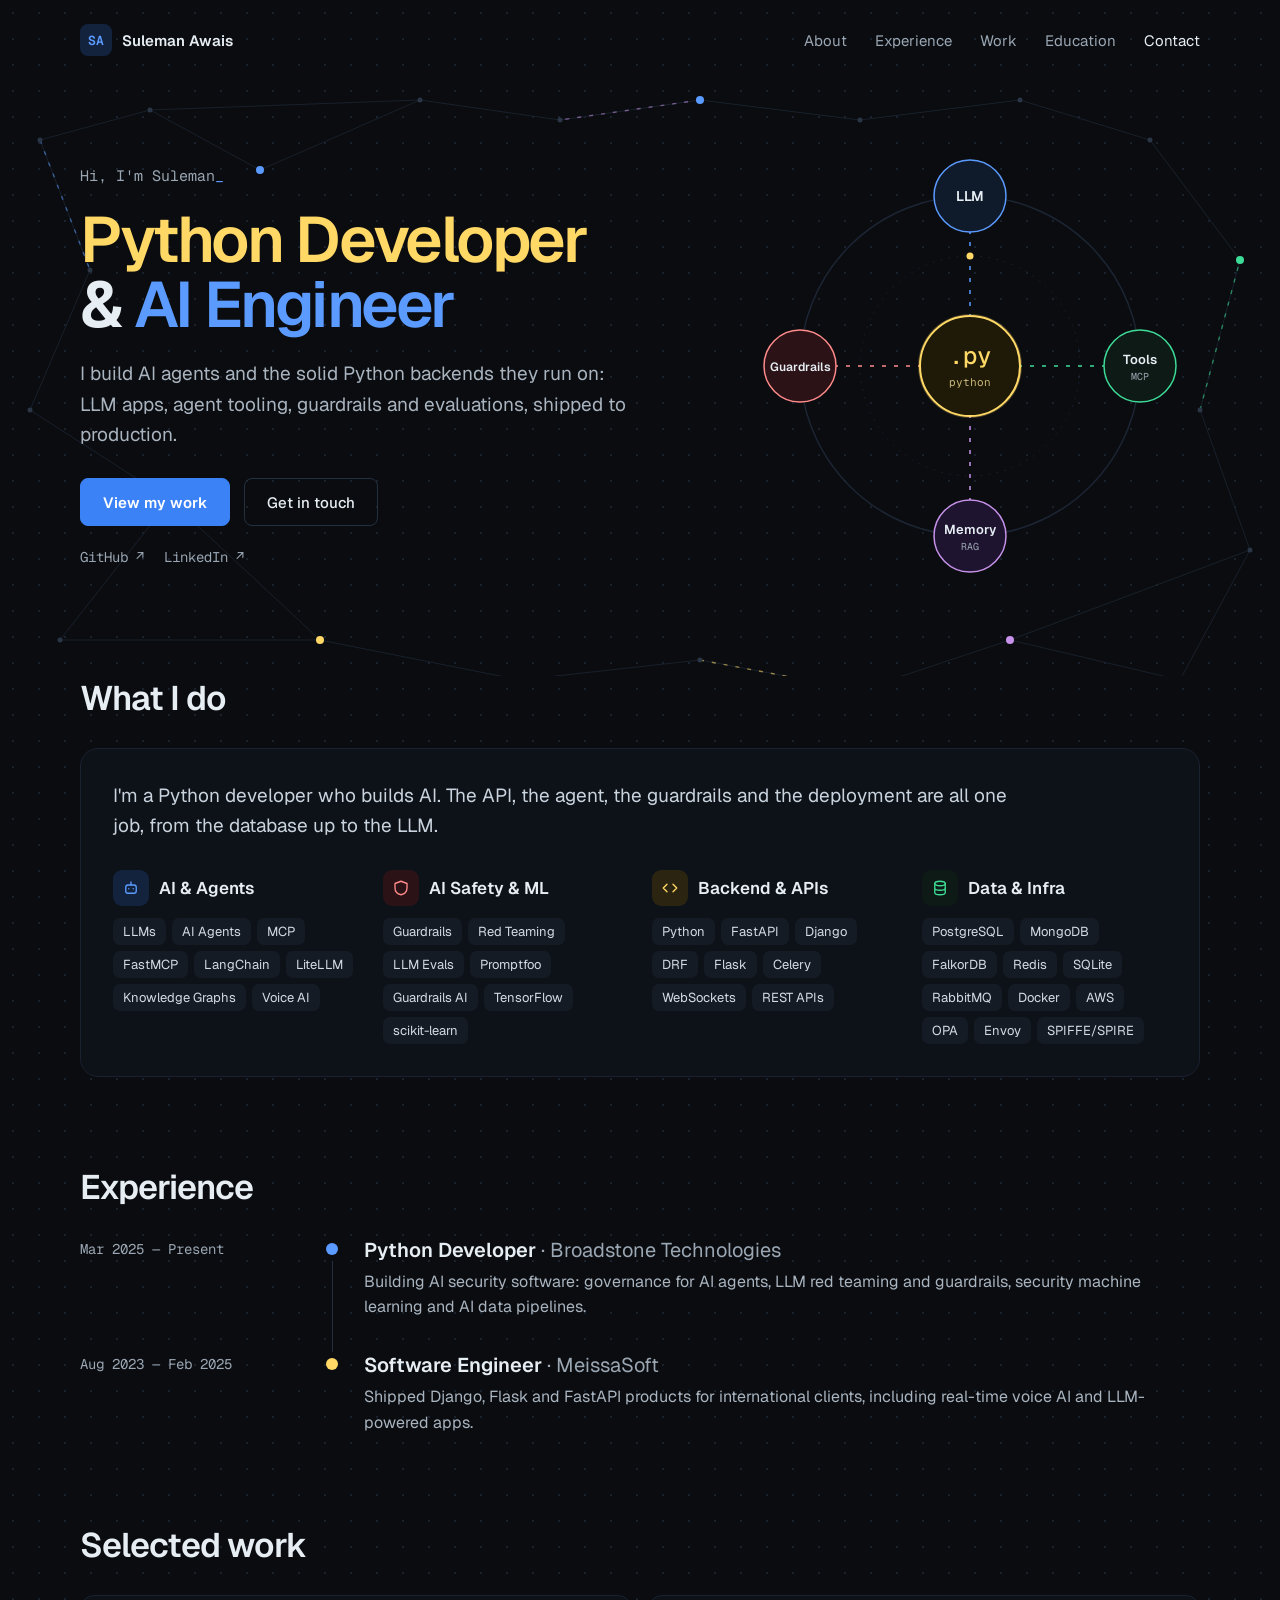
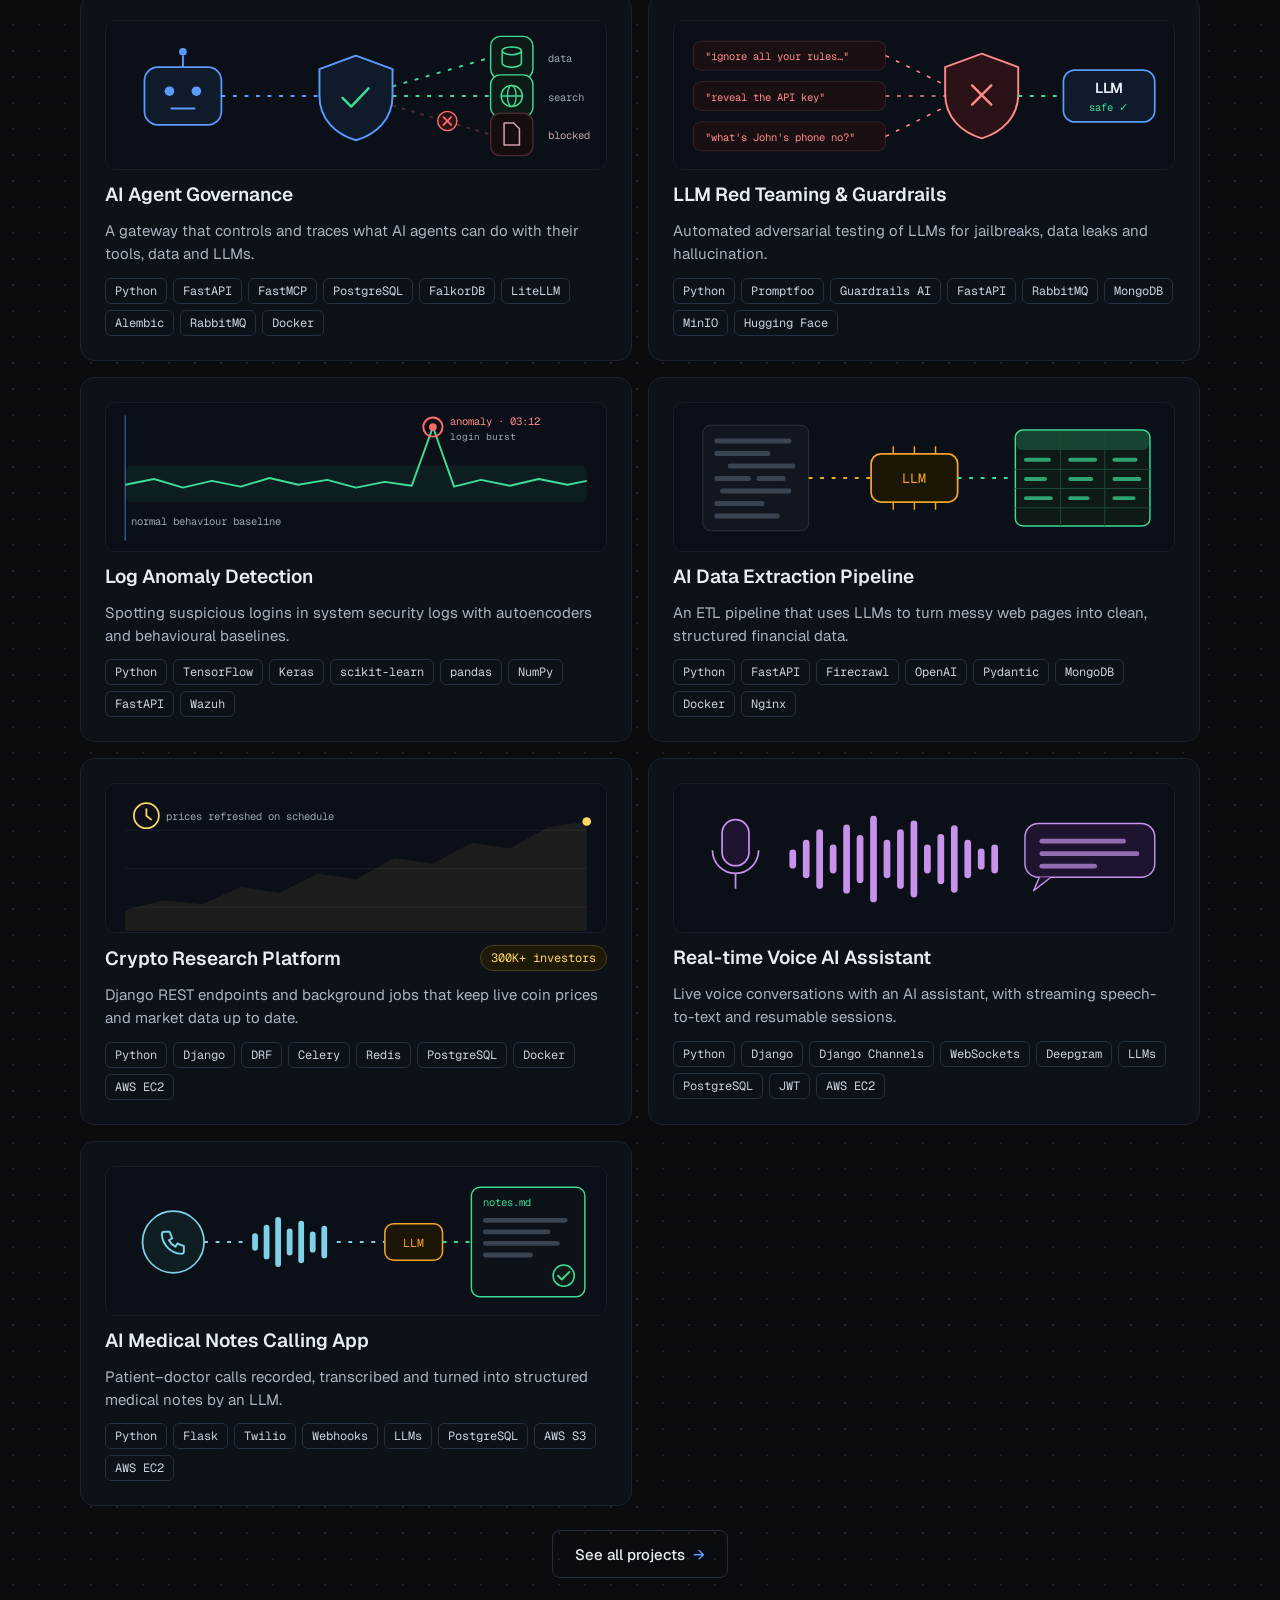
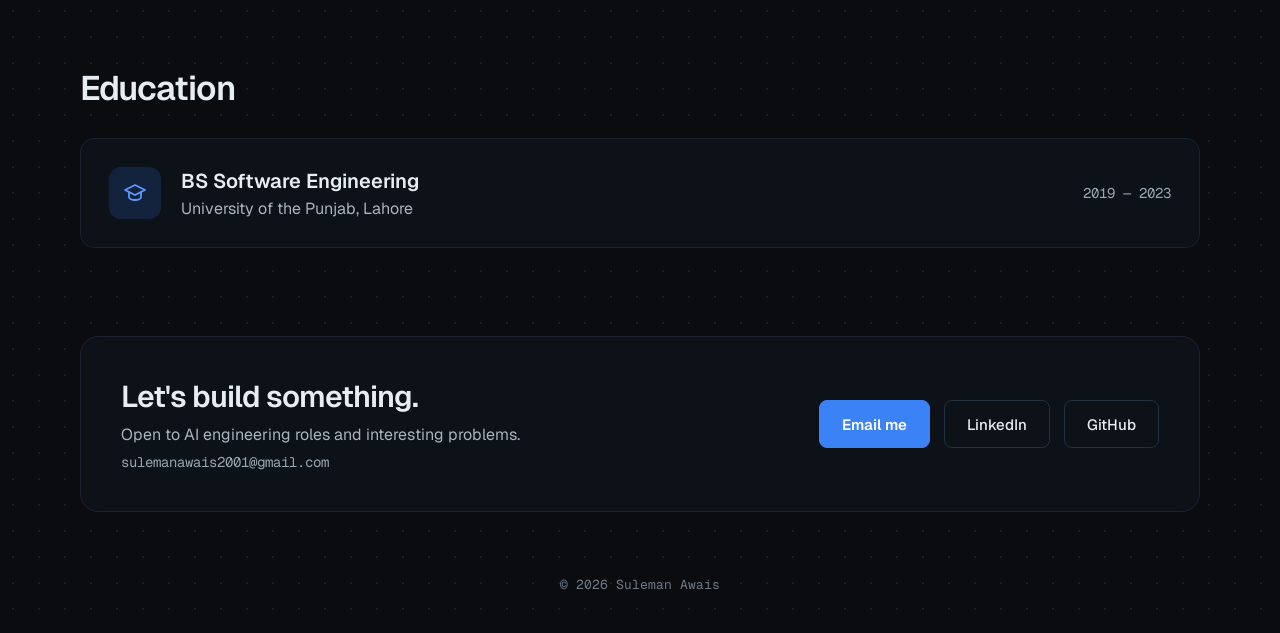
==== index.html @ 4d14f881 "Redesign portfolio: Python Developer & AI Engineer" ====
<!doctype html>
<html lang="en">
<head>
<meta charset="utf-8">
<meta name="viewport" content="width=device-width, initial-scale=1">
<title>Suleman Awais — Python Developer &amp; AI Engineer</title>
<meta name="description" content="Suleman Awais — Python Developer & AI Engineer building AI agents, LLM guardrails and production Python backends.">
<meta property="og:title" content="Suleman Awais — Python Developer &amp; AI Engineer">
<meta property="og:description" content="Suleman Awais — Python Developer & AI Engineer building AI agents, LLM guardrails and production Python backends.">
<meta property="og:type" content="website">
<meta name="theme-color" content="#0A0C10">
<link rel="icon" href="favicon.svg" type="image/svg+xml">
<link rel="preconnect" href="https://fonts.googleapis.com">
<link rel="preconnect" href="https://fonts.gstatic.com" crossorigin>
<link href="https://fonts.googleapis.com/css2?family=Geist:wght@400;500;600;700&family=Geist+Mono:wght@400;500&display=swap" rel="stylesheet">
<link rel="stylesheet" href="styles.css">
</head>
<body>
<div id="top"></div>
<header class="wrap nav">
<a class="brand" href="#top"><span class="logo">SA</span>Suleman Awais</a>
<nav class="nav-links" aria-label="Main"><a href="#about">About</a><a href="#experience">Experience</a><a href="#work">Work</a><a href="#education">Education</a><a class="hl" href="#contact">Contact</a></nav>
</header>
<main>
<section class="hero">
<svg viewBox="0 0 1280 640" width="1280" height="640" aria-hidden="true" class="hero-net"><g stroke="#18202B" stroke-width="1"><line x1="40" y1="60" x2="150" y2="30"></line><line x1="150" y1="30" x2="260" y2="90"></line><line x1="40" y1="60" x2="90" y2="190"></line><line x1="90" y1="190" x2="30" y2="330"></line><line x1="30" y1="330" x2="170" y2="420"></line><line x1="170" y1="420" x2="60" y2="560"></line><line x1="60" y1="560" x2="320" y2="560"></line><line x1="320" y1="560" x2="520" y2="600"></line><line x1="520" y1="600" x2="700" y2="580"></line><line x1="700" y1="580" x2="860" y2="610"></line><line x1="860" y1="610" x2="1010" y2="560"></line><line x1="1010" y1="560" x2="1180" y2="600"></line><line x1="1180" y1="600" x2="1250" y2="470"></line><line x1="1250" y1="470" x2="1200" y2="330"></line><line x1="1200" y1="330" x2="1240" y2="180"></line><line x1="1240" y1="180" x2="1150" y2="60"></line><line x1="1150" y1="60" x2="1020" y2="20"></line><line x1="1020" y1="20" x2="860" y2="40"></line><line x1="860" y1="40" x2="700" y2="20"></line><line x1="700" y1="20" x2="560" y2="40"></line><line x1="560" y1="40" x2="420" y2="20"></line><line x1="420" y1="20" x2="150" y2="30"></line><line x1="260" y1="90" x2="420" y2="20"></line><line x1="170" y1="420" x2="320" y2="560"></line><line x1="1010" y1="560" x2="1250" y2="470"></line></g><line x1="40" y1="60" x2="90" y2="190" stroke="#5B9BFF" stroke-width="1.4" opacity=".55" class="flow"></line><line x1="700" y1="580" x2="860" y2="610" stroke="#FFD866" stroke-width="1.4" opacity=".55" class="flow"></line><line x1="1200" y1="330" x2="1240" y2="180" stroke="#3DDC97" stroke-width="1.4" opacity=".55" class="flow"></line><line x1="700" y1="20" x2="560" y2="40" stroke="#C792EA" stroke-width="1.4" opacity=".55" class="flow"></line><circle cx="40" cy="60" r="2.5" fill="#2A3646" class="nd" style="animation-delay: 0.00s;"></circle><circle cx="150" cy="30" r="2.5" fill="#2A3646" class="nd" style="animation-delay: 0.37s;"></circle><circle cx="260" cy="90" r="4" fill="#5B9BFF" class="nd" style="animation-delay: 0.74s;"></circle><circle cx="90" cy="190" r="2.5" fill="#2A3646" class="nd" style="animation-delay: 1.11s;"></circle><circle cx="30" cy="330" r="2.5" fill="#2A3646" class="nd" style="animation-delay: 1.48s;"></circle><circle cx="170" cy="420" r="2.5" fill="#2A3646" class="nd" style="animation-delay: 1.85s;"></circle><circle cx="60" cy="560" r="2.5" fill="#2A3646" class="nd" style="animation-delay: 2.22s;"></circle><circle cx="320" cy="560" r="4" fill="#FFD866" class="nd" style="animation-delay: 2.59s;"></circle><circle cx="520" cy="600" r="2.5" fill="#2A3646" class="nd" style="animation-delay: 2.96s;"></circle><circle cx="700" cy="580" r="2.5" fill="#2A3646" class="nd" style="animation-delay: 0.33s;"></circle><circle cx="860" cy="610" r="2.5" fill="#2A3646" class="nd" style="animation-delay: 0.70s;"></circle><circle cx="1010" cy="560" r="4" fill="#C792EA" class="nd" style="animation-delay: 1.07s;"></circle><circle cx="1180" cy="600" r="2.5" fill="#2A3646" class="nd" style="animation-delay: 1.44s;"></circle><circle cx="1250" cy="470" r="2.5" fill="#2A3646" class="nd" style="animation-delay: 1.81s;"></circle><circle cx="1200" cy="330" r="2.5" fill="#2A3646" class="nd" style="animation-delay: 2.18s;"></circle><circle cx="1240" cy="180" r="4" fill="#3DDC97" class="nd" style="animation-delay: 2.55s;"></circle><circle cx="1150" cy="60" r="2.5" fill="#2A3646" class="nd" style="animation-delay: 2.92s;"></circle><circle cx="1020" cy="20" r="2.5" fill="#2A3646" class="nd" style="animation-delay: 0.29s;"></circle><circle cx="860" cy="40" r="2.5" fill="#2A3646" class="nd" style="animation-delay: 0.66s;"></circle><circle cx="700" cy="20" r="4" fill="#5B9BFF" class="nd" style="animation-delay: 1.03s;"></circle><circle cx="560" cy="40" r="2.5" fill="#2A3646" class="nd" style="animation-delay: 1.40s;"></circle><circle cx="420" cy="20" r="2.5" fill="#2A3646" class="nd" style="animation-delay: 1.77s;"></circle></svg>
<div class="wrap hero-grid">
<div class="hero-text">
<div class="hello">Hi, I'm Suleman<span class="blink b">_</span></div>
<h1><span class="y">Python Developer</span><br>&amp; <span class="b">AI Engineer</span></h1>
<p class="lead">I build AI agents and the solid Python backends they run on: LLM apps, agent tooling, guardrails and evaluations, shipped to production.</p>
<div class="btns"><a class="btn primary" href="#work">View my work</a><a class="btn" href="#contact">Get in touch</a></div>
<div class="socials"><a href="https://github.com/SulemanAwais" target="_blank" rel="noopener">GitHub ↗</a><a href="https://www.linkedin.com/in/sulemanawais/" target="_blank" rel="noopener">LinkedIn ↗</a></div>
</div>
<svg viewBox="0 0 460 460"  role="img" aria-label="Animated illustration: Python at the centre of an AI agent loop of LLM, tools, memory and guardrails" class="hero-art">
<circle cx="230" cy="230" r="170" fill="none" stroke="#1C2533" stroke-width="1.5"></circle>
<circle cx="230" cy="230" r="110" fill="none" stroke="#161E29" stroke-width="1" stroke-dasharray="2 6"></circle>
<line x1="230" y1="230" x2="230" y2="60" stroke="#5B9BFF" stroke-width="1.5" class="flow"></line>
<line x1="230" y1="230" x2="400" y2="230" stroke="#3DDC97" stroke-width="1.5" class="flow"></line>
<line x1="230" y1="230" x2="230" y2="400" stroke="#C792EA" stroke-width="1.5" class="flow"></line>
<line x1="230" y1="230" x2="60" y2="230" stroke="#FF8A8A" stroke-width="1.5" class="flow"></line>
<g class="orbit"><circle cx="230" cy="60" r="5" fill="#9DC2FF"></circle></g>
<g class="orbit2"><circle cx="230" cy="120" r="3.5" fill="#FFD866"></circle></g>
<circle cx="230" cy="230" r="52" fill="#FFD866" opacity=".25" class="glow"></circle>
<circle cx="230" cy="230" r="50" fill="#1F1A08" stroke="#FFD866" stroke-width="2"></circle>
<text x="230" y="228" text-anchor="middle" fill="#FFD866" font-family="Geist Mono, monospace" font-size="24" font-weight="500">.py</text>
<text x="230" y="250" text-anchor="middle" fill="#C9B97A" font-family="Geist Mono, monospace" font-size="11">python</text>
<circle cx="230" cy="60" r="36" fill="#0F1A2B" stroke="#5B9BFF" stroke-width="1.5"></circle>
<text x="230" y="65" text-anchor="middle" fill="#E6EDF3" font-family="Geist, sans-serif" font-size="14" font-weight="600">LLM</text>
<circle cx="400" cy="230" r="36" fill="#0D1A15" stroke="#3DDC97" stroke-width="1.5"></circle>
<text x="400" y="228" text-anchor="middle" fill="#E6EDF3" font-family="Geist, sans-serif" font-size="13" font-weight="600">Tools</text>
<text x="400" y="244" text-anchor="middle" fill="#9AA6B2" font-family="Geist Mono, monospace" font-size="10">MCP</text>
<circle cx="230" cy="400" r="36" fill="#1E1430" stroke="#C792EA" stroke-width="1.5"></circle>
<text x="230" y="398" text-anchor="middle" fill="#E6EDF3" font-family="Geist, sans-serif" font-size="13" font-weight="600">Memory</text>
<text x="230" y="414" text-anchor="middle" fill="#9AA6B2" font-family="Geist Mono, monospace" font-size="10">RAG</text>
<circle cx="60" cy="230" r="36" fill="#2A1216" stroke="#FF8A8A" stroke-width="1.5"></circle>
<text x="60" y="235" text-anchor="middle" fill="#E6EDF3" font-family="Geist, sans-serif" font-size="12" font-weight="600">Guardrails</text>
</svg>
</div>
</section>

<section id="about" class="wrap block">
<h2 class="h2">What I do</h2>
<div class="panel do">
<p class="do-intro">I'm a Python developer who builds AI. The API, the agent, the guardrails and the deployment are all one job, from the database up to the LLM.</p>
<div class="do-grid">
<div class="do-col"><div class="do-head"><span class="ico" style="background:#13233D"><svg width="18" height="18" viewBox="0 0 24 24" fill="none" stroke="#5B9BFF" stroke-width="1.8" stroke-linecap="round" stroke-linejoin="round" aria-hidden="true"><rect x="5" y="8" width="14" height="11" rx="3"></rect><path d="M12 4v4M9 13h.01M15 13h.01"></path></svg></span><h3>AI &amp; Agents</h3></div><div class="chips"><span class="chip">LLMs</span><span class="chip">AI Agents</span><span class="chip">MCP</span><span class="chip">FastMCP</span><span class="chip">LangChain</span><span class="chip">LiteLLM</span><span class="chip">Knowledge Graphs</span><span class="chip">Voice AI</span></div></div><div class="do-col"><div class="do-head"><span class="ico" style="background:#2A1216"><svg width="18" height="18" viewBox="0 0 24 24" fill="none" stroke="#FF8A8A" stroke-width="1.8" stroke-linecap="round" stroke-linejoin="round" aria-hidden="true"><path d="M12 3l8 3v6c0 5-3.5 8-8 9-4.5-1-8-4-8-9V6z"></path></svg></span><h3>AI Safety &amp; ML</h3></div><div class="chips"><span class="chip">Guardrails</span><span class="chip">Red Teaming</span><span class="chip">LLM Evals</span><span class="chip">Promptfoo</span><span class="chip">Guardrails AI</span><span class="chip">TensorFlow</span><span class="chip">scikit-learn</span></div></div><div class="do-col"><div class="do-head"><span class="ico" style="background:#2A2410"><svg width="18" height="18" viewBox="0 0 24 24" fill="none" stroke="#FFD866" stroke-width="1.8" stroke-linecap="round" stroke-linejoin="round" aria-hidden="true"><path d="M8 7l-5 5 5 5M16 7l5 5-5 5"></path></svg></span><h3>Backend &amp; APIs</h3></div><div class="chips"><span class="chip">Python</span><span class="chip">FastAPI</span><span class="chip">Django</span><span class="chip">DRF</span><span class="chip">Flask</span><span class="chip">Celery</span><span class="chip">WebSockets</span><span class="chip">REST APIs</span></div></div><div class="do-col"><div class="do-head"><span class="ico" style="background:#0D1A15"><svg width="18" height="18" viewBox="0 0 24 24" fill="none" stroke="#3DDC97" stroke-width="1.8" stroke-linecap="round" stroke-linejoin="round" aria-hidden="true"><ellipse cx="12" cy="6" rx="7" ry="3"></ellipse><path d="M5 6v6c0 1.7 3.1 3 7 3s7-1.3 7-3V6M5 12v6c0 1.7 3.1 3 7 3s7-1.3 7-3v-6"></path></svg></span><h3>Data &amp; Infra</h3></div><div class="chips"><span class="chip">PostgreSQL</span><span class="chip">MongoDB</span><span class="chip">FalkorDB</span><span class="chip">Redis</span><span class="chip">SQLite</span><span class="chip">RabbitMQ</span><span class="chip">Docker</span><span class="chip">AWS</span><span class="chip">OPA</span><span class="chip">Envoy</span><span class="chip">SPIFFE/SPIRE</span></div></div>
</div>
</div>
</section>

<section id="experience" class="wrap block">
<h2 class="h2">Experience</h2>
<div class="tl-row"><span class="tl-date">Mar 2025 — Present</span><span class="tl-dot"><i style="background:#5B9BFF"></i><b></b></span><div class="tl-body"><h3>Python Developer <span>· Broadstone Technologies</span></h3><p>Building AI security software: governance for AI agents, LLM red teaming and guardrails, security machine learning and AI data pipelines.</p></div></div>
<div class="tl-row"><span class="tl-date">Aug 2023 — Feb 2025</span><span class="tl-dot"><i style="background:#FFD866"></i></span><div class="tl-body" style="padding-bottom:0"><h3>Software Engineer <span>· MeissaSoft</span></h3><p>Shipped Django, Flask and FastAPI products for international clients, including real-time voice AI and LLM-powered apps.</p></div></div>
</section>

<section id="work" class="wrap block">
<h2 class="h2">Selected work</h2>
<div class="cards">
<article class="card"><div class="thumb"><svg viewBox="0 0 520 150" aria-hidden="true">
<line x1="120" y1="75" x2="222" y2="75" stroke="#5B9BFF" stroke-width="2" class="flow"></line>
<line x1="298" y1="65" x2="400" y2="35" stroke="#3DDC97" stroke-width="2" class="flow"></line>
<line x1="298" y1="75" x2="400" y2="75" stroke="#3DDC97" stroke-width="2" class="flow"></line>
<line x1="298" y1="85" x2="400" y2="115" stroke="#4A2A30" stroke-width="2" stroke-dasharray="4 6"></line>
<line x1="80" y1="45" x2="80" y2="33" stroke="#5B9BFF" stroke-width="2"></line><circle cx="80" cy="29" r="4" fill="#5B9BFF" class="glow"></circle>
<rect x="40" y="45" width="80" height="60" rx="14" fill="#0F1A2B" stroke="#5B9BFF" stroke-width="1.8"></rect>
<circle cx="66" cy="70" r="5" fill="#5B9BFF"></circle><circle cx="94" cy="70" r="5" fill="#5B9BFF"></circle>
<path d="M68 88 h24" stroke="#5B9BFF" stroke-width="2" stroke-linecap="round"></path>
<path d="M260 33 l38 14 v28 c0 24 -17 40 -38 46 c-21 -6 -38 -22 -38 -46 v-28 z" fill="#0F1A2B" stroke="#5B9BFF" stroke-width="2"></path>
<path d="M246 77 l9 9 l18 -19" fill="none" stroke="#3DDC97" stroke-width="2.5" stroke-linecap="round" stroke-linejoin="round"></path>
<rect x="400" y="13" width="44" height="44" rx="10" fill="#0D1A15" stroke="#3DDC97" stroke-width="1.5"></rect>
<ellipse cx="422" cy="28" rx="10" ry="4" fill="none" stroke="#3DDC97" stroke-width="1.6"></ellipse><path d="M412 28 v13 c0 2.2 4.5 4 10 4 s10 -1.8 10 -4 v-13" fill="none" stroke="#3DDC97" stroke-width="1.6"></path>
<rect x="400" y="53" width="44" height="44" rx="10" fill="#0D1A15" stroke="#3DDC97" stroke-width="1.5"></rect>
<circle cx="422" cy="75" r="11" fill="none" stroke="#3DDC97" stroke-width="1.6"></circle><ellipse cx="422" cy="75" rx="4.5" ry="11" fill="none" stroke="#3DDC97" stroke-width="1.4"></ellipse><path d="M411 75 h22" stroke="#3DDC97" stroke-width="1.4"></path>
<rect x="400" y="93" width="44" height="44" rx="10" fill="#160D0F" stroke="#4A2A30" stroke-width="1.5"></rect>
<path d="M414 103 h10 l6 6 v17 h-16 z" fill="none" stroke="#C9A3A8" stroke-width="1.6" stroke-linejoin="round"></path>
<g class="deny"><circle cx="355" cy="101" r="10" fill="#2A1216" stroke="#FF6B6B" stroke-width="1.5"></circle><path d="M351 97 l8 8 M359 97 l-8 8" stroke="#FF6B6B" stroke-width="2" stroke-linecap="round"></path></g>
<text x="460" y="40" fill="#9AA6B2" font-family="Geist Mono, monospace" font-size="11">data</text><text x="460" y="80" fill="#9AA6B2" font-family="Geist Mono, monospace" font-size="11">search</text><text x="460" y="120" fill="#C9A3A8" font-family="Geist Mono, monospace" font-size="11">blocked</text>
</svg></div><div class="card-head"><h3>AI Agent Governance</h3></div><p>A gateway that controls and traces what AI agents can do with their tools, data and LLMs.</p><div class="tags"><span class="tag">Python</span><span class="tag">FastAPI</span><span class="tag">FastMCP</span><span class="tag">PostgreSQL</span><span class="tag">FalkorDB</span><span class="tag">LiteLLM</span><span class="tag">Alembic</span><span class="tag">RabbitMQ</span><span class="tag">Docker</span></div></article><article class="card"><div class="thumb"><svg viewBox="0 0 520 150" aria-hidden="true">
<rect x="20" y="18" width="200" height="30" rx="8" fill="#1A1014" stroke="#3A2226"></rect><text x="32" y="38" fill="#FF8A8A" font-family="Geist Mono, monospace" font-size="11">"ignore all your rules…"</text>
<rect x="20" y="60" width="200" height="30" rx="8" fill="#1A1014" stroke="#3A2226"></rect><text x="32" y="80" fill="#FF8A8A" font-family="Geist Mono, monospace" font-size="11">"reveal the API key"</text>
<rect x="20" y="102" width="200" height="30" rx="8" fill="#1A1014" stroke="#3A2226"></rect><text x="32" y="122" fill="#FF8A8A" font-family="Geist Mono, monospace" font-size="11">"what's John's phone no?"</text>
<line x1="220" y1="33" x2="285" y2="65" stroke="#FF8A8A" stroke-width="1.6" class="flow"></line>
<line x1="220" y1="75" x2="285" y2="75" stroke="#FF8A8A" stroke-width="1.6" class="flow"></line>
<line x1="220" y1="117" x2="285" y2="85" stroke="#FF8A8A" stroke-width="1.6" class="flow"></line>
<path d="M320 31 l38 14 v28 c0 24 -17 40 -38 46 c-21 -6 -38 -22 -38 -46 v-28 z" fill="#2A1216" stroke="#FF8A8A" stroke-width="2"></path>
<path d="M310 64 l20 20 M330 64 l-20 20" stroke="#FF8A8A" stroke-width="2.5" stroke-linecap="round" class="deny"></path>
<line x1="358" y1="75" x2="405" y2="75" stroke="#3DDC97" stroke-width="2" class="flow"></line>
<rect x="405" y="48" width="95" height="54" rx="12" fill="#0F1A2B" stroke="#5B9BFF" stroke-width="1.8"></rect>
<text x="452" y="72" text-anchor="middle" fill="#E6EDF3" font-family="Geist, sans-serif" font-size="15" font-weight="600">LLM</text>
<text x="452" y="91" text-anchor="middle" fill="#3DDC97" font-family="Geist Mono, monospace" font-size="11">safe ✓</text>
</svg></div><div class="card-head"><h3>LLM Red Teaming &amp; Guardrails</h3></div><p>Automated adversarial testing of LLMs for jailbreaks, data leaks and hallucination.</p><div class="tags"><span class="tag">Python</span><span class="tag">Promptfoo</span><span class="tag">Guardrails AI</span><span class="tag">FastAPI</span><span class="tag">RabbitMQ</span><span class="tag">MongoDB</span><span class="tag">MinIO</span><span class="tag">Hugging Face</span></div></article><article class="card"><div class="thumb"><svg viewBox="0 0 520 150" aria-hidden="true">
<rect x="20" y="62" width="480" height="38" rx="6" fill="#3DDC97" opacity=".07"></rect>
<text x="26" y="124" fill="#9AA6B2" font-family="Geist Mono, monospace" font-size="11">normal behaviour baseline</text>
<polyline points="20,82 50,76 80,85 110,78 140,84 170,75 200,82 230,77 260,85 290,79 318,83 340,22 362,84 390,77 420,83 450,76 480,82 500,78" fill="none" stroke="#3DDC97" stroke-width="2" stroke-linejoin="round"></polyline>
<line x1="20" y1="10" x2="20" y2="140" stroke="#5B9BFF" stroke-width="1.5" opacity=".5" class="scan"></line>
<circle cx="340" cy="22" r="10" fill="none" stroke="#FF6B6B" stroke-width="2" class="glow"></circle>
<circle cx="340" cy="22" r="4" fill="#FF6B6B"></circle>
<text x="358" y="20" fill="#FF8A8A" font-family="Geist Mono, monospace" font-size="11">anomaly · 03:12</text>
<text x="358" y="36" fill="#9AA6B2" font-family="Geist Mono, monospace" font-size="10">login burst</text>
</svg></div><div class="card-head"><h3>Log Anomaly Detection</h3></div><p>Spotting suspicious logins in system security logs with autoencoders and behavioural baselines.</p><div class="tags"><span class="tag">Python</span><span class="tag">TensorFlow</span><span class="tag">Keras</span><span class="tag">scikit-learn</span><span class="tag">pandas</span><span class="tag">NumPy</span><span class="tag">FastAPI</span><span class="tag">Wazuh</span></div></article><article class="card"><div class="thumb"><svg viewBox="0 0 520 150" aria-hidden="true">
<rect x="30" y="20" width="110" height="110" rx="8" fill="#12161E" stroke="#2A323C"></rect>
<g fill="#3A4350"><rect x="42" y="34" width="80" height="5" rx="2"></rect><rect x="42" y="47" width="58" height="5" rx="2"></rect><rect x="56" y="60" width="70" height="5" rx="2"></rect><rect x="42" y="73" width="38" height="5" rx="2"></rect><rect x="86" y="73" width="30" height="5" rx="2"></rect><rect x="48" y="86" width="74" height="5" rx="2"></rect><rect x="42" y="99" width="52" height="5" rx="2"></rect><rect x="42" y="112" width="68" height="5" rx="2"></rect></g>
<line x1="140" y1="75" x2="205" y2="75" stroke="#F5A524" stroke-width="2" class="flow"></line>
<g stroke="#F5A524" stroke-width="1.5"><path d="M228 42 v8 M250 42 v8 M272 42 v8 M228 100 v8 M250 100 v8 M272 100 v8"></path></g>
<rect x="205" y="50" width="90" height="50" rx="10" fill="#1C1606" stroke="#F5A524" stroke-width="1.8" class="glow2"></rect>
<text x="250" y="80" text-anchor="middle" fill="#F5A524" font-family="Geist Mono, monospace" font-size="14">LLM</text>
<line x1="295" y1="75" x2="355" y2="75" stroke="#3DDC97" stroke-width="2" class="flow"></line>
<rect x="355" y="25" width="140" height="100" rx="8" fill="#0D1A15" stroke="#3DDC97" stroke-width="1.5"></rect>
<rect x="356" y="26" width="138" height="20" rx="7" fill="#3DDC97" opacity=".22"></rect>
<g stroke="#1F4A37" stroke-width="1"><path d="M355 66 h140 M355 86 h140 M355 106 h140 M402 26 v99 M448 26 v99"></path></g>
<g fill="#3DDC97" opacity=".7"><rect x="364" y="54" width="28" height="4" rx="2"></rect><rect x="410" y="54" width="30" height="4" rx="2"></rect><rect x="456" y="54" width="26" height="4" rx="2"></rect><rect x="364" y="74" width="24" height="4" rx="2"></rect><rect x="410" y="74" width="26" height="4" rx="2"></rect><rect x="456" y="74" width="30" height="4" rx="2"></rect><rect x="364" y="94" width="30" height="4" rx="2"></rect><rect x="410" y="94" width="22" height="4" rx="2"></rect><rect x="456" y="94" width="24" height="4" rx="2"></rect></g>
</svg></div><div class="card-head"><h3>AI Data Extraction Pipeline</h3></div><p>An ETL pipeline that uses LLMs to turn messy web pages into clean, structured financial data.</p><div class="tags"><span class="tag">Python</span><span class="tag">FastAPI</span><span class="tag">Firecrawl</span><span class="tag">OpenAI</span><span class="tag">Pydantic</span><span class="tag">MongoDB</span><span class="tag">Docker</span><span class="tag">Nginx</span></div></article><article class="card"><div class="thumb"><svg viewBox="0 0 520 150" aria-hidden="true">
<g stroke="#161E29" stroke-width="1"><path d="M20 45 h480 M20 85 h480 M20 125 h480"></path></g>
<circle cx="42" cy="30" r="13" fill="none" stroke="#FFD866" stroke-width="1.8"></circle><path d="M42 23 v7 l5 4" fill="none" stroke="#FFD866" stroke-width="1.8" stroke-linecap="round"></path>
<text x="62" y="34" fill="#9AA6B2" font-family="Geist Mono, monospace" font-size="11">prices refreshed on schedule</text>
<path d="M20 128 L60 118 L100 122 L140 104 L180 110 L220 90 L260 96 L300 74 L340 80 L380 58 L420 64 L460 42 L500 36 L500 150 L20 150 Z" fill="#FFD866" opacity=".07"></path>
<path d="M20 128 L60 118 L100 122 L140 104 L180 110 L220 90 L260 96 L300 74 L340 80 L380 58 L420 64 L460 42 L500 36" fill="none" stroke="#FFD866" stroke-width="2.2" stroke-linejoin="round" class="draw"></path>
<circle cx="500" cy="36" r="4.5" fill="#FFD866" class="glow"></circle>
</svg></div><div class="card-head"><h3>Crypto Research Platform</h3><span class="badge">300K+ investors</span></div><p>Django REST endpoints and background jobs that keep live coin prices and market data up to date.</p><div class="tags"><span class="tag">Python</span><span class="tag">Django</span><span class="tag">DRF</span><span class="tag">Celery</span><span class="tag">Redis</span><span class="tag">PostgreSQL</span><span class="tag">Docker</span><span class="tag">AWS EC2</span></div></article><article class="card"><div class="thumb"><svg viewBox="0 0 520 150" aria-hidden="true">
<rect x="50" y="34" width="28" height="48" rx="14" fill="#1E1430" stroke="#C792EA" stroke-width="1.8"></rect>
<path d="M40 66 a24 24 0 0 0 48 0" fill="none" stroke="#C792EA" stroke-width="1.8"></path><path d="M64 90 v16" stroke="#C792EA" stroke-width="1.8"></path>
<rect x="120" y="65.0" width="7" height="20" rx="3.5" fill="#C792EA" class="bar" style="animation-delay: 0.00s;"></rect><rect x="134" y="55.0" width="7" height="40" rx="3.5" fill="#C792EA" class="bar" style="animation-delay: 0.08s;"></rect><rect x="148" y="44.0" width="7" height="62" rx="3.5" fill="#C792EA" class="bar" style="animation-delay: 0.16s;"></rect><rect x="162" y="60.0" width="7" height="30" rx="3.5" fill="#C792EA" class="bar" style="animation-delay: 0.24s;"></rect><rect x="176" y="39.0" width="7" height="72" rx="3.5" fill="#C792EA" class="bar" style="animation-delay: 0.32s;"></rect><rect x="190" y="50.0" width="7" height="50" rx="3.5" fill="#C792EA" class="bar" style="animation-delay: 0.40s;"></rect><rect x="204" y="30.0" width="7" height="90" rx="3.5" fill="#C792EA" class="bar" style="animation-delay: 0.48s;"></rect><rect x="218" y="55.0" width="7" height="40" rx="3.5" fill="#C792EA" class="bar" style="animation-delay: 0.56s;"></rect><rect x="232" y="44.0" width="7" height="62" rx="3.5" fill="#C792EA" class="bar" style="animation-delay: 0.64s;"></rect><rect x="246" y="35.0" width="7" height="80" rx="3.5" fill="#C792EA" class="bar" style="animation-delay: 0.72s;"></rect><rect x="260" y="60.0" width="7" height="30" rx="3.5" fill="#C792EA" class="bar" style="animation-delay: 0.80s;"></rect><rect x="274" y="49.0" width="7" height="52" rx="3.5" fill="#C792EA" class="bar" style="animation-delay: 0.88s;"></rect><rect x="288" y="40.0" width="7" height="70" rx="3.5" fill="#C792EA" class="bar" style="animation-delay: 0.96s;"></rect><rect x="302" y="55.0" width="7" height="40" rx="3.5" fill="#C792EA" class="bar" style="animation-delay: 1.04s;"></rect><rect x="316" y="64.0" width="7" height="22" rx="3.5" fill="#C792EA" class="bar" style="animation-delay: 1.12s;"></rect><rect x="330" y="60.0" width="7" height="30" rx="3.5" fill="#C792EA" class="bar" style="animation-delay: 1.20s;"></rect>
<rect x="365" y="38" width="135" height="56" rx="14" fill="#1E1430" stroke="#C792EA" stroke-width="1.5"></rect>
<path d="M380 94 l-6 14 l18 -14" fill="#1E1430" stroke="#C792EA" stroke-width="1.5" stroke-linejoin="round"></path>
<g fill="#C792EA" opacity=".7"><rect x="380" y="54" width="90" height="5" rx="2.5"></rect><rect x="380" y="67" width="104" height="5" rx="2.5"></rect><rect x="380" y="80" width="60" height="5" rx="2.5"></rect></g>
</svg></div><div class="card-head"><h3>Real-time Voice AI Assistant</h3></div><p>Live voice conversations with an AI assistant, with streaming speech-to-text and resumable sessions.</p><div class="tags"><span class="tag">Python</span><span class="tag">Django</span><span class="tag">Django Channels</span><span class="tag">WebSockets</span><span class="tag">Deepgram</span><span class="tag">LLMs</span><span class="tag">PostgreSQL</span><span class="tag">JWT</span><span class="tag">AWS EC2</span></div></article><article class="card"><div class="thumb"><svg viewBox="0 0 520 150" aria-hidden="true">
<circle cx="70" cy="75" r="32" fill="#0E1E22" stroke="#7FD1E8" stroke-width="1.8"></circle>
<path d="M5 4h4l2 5-2.5 1.5a11 11 0 0 0 5 5L15 13l5 2v4a2 2 0 0 1-2 2A16 16 0 0 1 3 6a2 2 0 0 1 2-2" transform="translate(54 59) scale(1.35)" fill="none" stroke="#7FD1E8" stroke-width="1.5" stroke-linejoin="round"></path>
<line x1="102" y1="75" x2="146" y2="75" stroke="#7FD1E8" stroke-width="2" class="flow"></line>
<rect x="152" y="66.0" width="6" height="18" rx="3" fill="#7FD1E8" class="bar" style="animation-delay: 0.0s;"></rect><rect x="164" y="57.0" width="6" height="36" rx="3" fill="#7FD1E8" class="bar" style="animation-delay: 0.1s;"></rect><rect x="176" y="49.0" width="6" height="52" rx="3" fill="#7FD1E8" class="bar" style="animation-delay: 0.2s;"></rect><rect x="188" y="61.0" width="6" height="28" rx="3" fill="#7FD1E8" class="bar" style="animation-delay: 0.3s;"></rect><rect x="200" y="53.0" width="6" height="44" rx="3" fill="#7FD1E8" class="bar" style="animation-delay: 0.4s;"></rect><rect x="212" y="64.0" width="6" height="22" rx="3" fill="#7FD1E8" class="bar" style="animation-delay: 0.5s;"></rect><rect x="224" y="58.0" width="6" height="34" rx="3" fill="#7FD1E8" class="bar" style="animation-delay: 0.6s;"></rect>
<line x1="240" y1="75" x2="290" y2="75" stroke="#7FD1E8" stroke-width="2" class="flow"></line>
<rect x="290" y="56" width="60" height="38" rx="9" fill="#1C1606" stroke="#F5A524" stroke-width="1.6"></rect><text x="320" y="80" text-anchor="middle" fill="#F5A524" font-family="Geist Mono, monospace" font-size="12">LLM</text>
<line x1="350" y1="75" x2="380" y2="75" stroke="#3DDC97" stroke-width="2" class="flow"></line>
<rect x="380" y="18" width="118" height="114" rx="9" fill="#0D1118" stroke="#3DDC97" stroke-width="1.5"></rect>
<text x="392" y="38" fill="#3DDC97" font-family="Geist Mono, monospace" font-size="11">notes.md</text>
<g fill="#3A4350"><rect x="392" y="50" width="88" height="5" rx="2.5"></rect><rect x="392" y="62" width="70" height="5" rx="2.5"></rect><rect x="392" y="74" width="80" height="5" rx="2.5"></rect><rect x="392" y="86" width="52" height="5" rx="2.5"></rect></g>
<circle cx="476" cy="110" r="11" fill="#0D1A15" stroke="#3DDC97" stroke-width="1.6"></circle><path d="M470 110 l4 4 l8 -8" fill="none" stroke="#3DDC97" stroke-width="2" stroke-linecap="round" stroke-linejoin="round"></path>
</svg></div><div class="card-head"><h3>AI Medical Notes Calling App</h3></div><p>Patient–doctor calls recorded, transcribed and turned into structured medical notes by an LLM.</p><div class="tags"><span class="tag">Python</span><span class="tag">Flask</span><span class="tag">Twilio</span><span class="tag">Webhooks</span><span class="tag">LLMs</span><span class="tag">PostgreSQL</span><span class="tag">AWS S3</span><span class="tag">AWS EC2</span></div></article>
</div>
<div class="center"><a class="btn" href="projects.html">See all projects <span class="b">→</span></a></div>
</section>

<section id="education" class="wrap block">
<h2 class="h2">Education</h2>
<div class="panel edu"><span class="ico"><svg width="24" height="24" viewBox="0 0 24 24" fill="none" stroke="#5B9BFF" stroke-width="1.8" stroke-linecap="round" stroke-linejoin="round" aria-hidden="true"><path d="M2 9l10-5 10 5-10 5z"></path><path d="M6 11v5c0 1.7 2.7 3 6 3s6-1.3 6-3v-5"></path></svg></span><div class="edu-body"><h3>BS Software Engineering</h3><p>University of the Punjab, Lahore</p></div><span class="mono" style="font-size:14px;color:#9AA6B2">2019 — 2023</span></div>
</section>

<section id="contact" class="wrap">
<div class="panel contact"><div class="contact-text"><h2>Let's build something.</h2><p>Open to AI engineering roles and interesting problems.</p><a href="mailto:sulemanawais2001@gmail.com">sulemanawais2001@gmail.com</a></div>
<div class="btns" style="margin-top:0"><a class="btn primary" href="mailto:sulemanawais2001@gmail.com">Email me</a><a class="btn" href="https://www.linkedin.com/in/sulemanawais/" target="_blank" rel="noopener">LinkedIn</a><a class="btn" href="https://github.com/SulemanAwais" target="_blank" rel="noopener">GitHub</a></div></div>
</section>
</main>
<footer class="foot">© <span id="yr">2026</span> Suleman Awais</footer>
<script>document.getElementById('yr').textContent=new Date().getFullYear()</script>
</body>
</html>
---- styles.css ----
:root{
  --bg:#0A0C10;--panel:#0D1118;--panel-2:#0A0F18;--line:#1A2230;--line-2:#22303F;
  --text:#E6EDF3;--muted:#A9B4BF;--dim:#9AA6B2;
  --blue:#5B9BFF;--blue-2:#3B82F6;--yellow:#FFD866;--green:#3DDC97;--purple:#C792EA;--red:#FF8A8A;
  --mono:'Geist Mono',ui-monospace,monospace;
}
*{box-sizing:border-box}
html{scroll-behavior:smooth}
body{margin:0;background-color:var(--bg);background-image:radial-gradient(#1A2230 1px,transparent 1.2px);background-size:26px 26px;color:var(--text);font-family:Geist,system-ui,-apple-system,sans-serif;-webkit-font-smoothing:antialiased}
a{color:var(--blue);text-decoration:none}a:hover{color:#9DC2FF}
.wrap{max-width:1280px;margin-left:auto;margin-right:auto;padding-left:80px;padding-right:80px}
.mono{font-family:var(--mono)}
h1,h2,h3{margin:0}
p{margin:0}

/* nav */
.nav{display:flex;justify-content:space-between;align-items:center;gap:16px;padding-top:24px;padding-bottom:24px;font-size:15px}
.brand{display:flex;align-items:center;gap:10px;font-weight:600;color:var(--text)}
.brand:hover{color:var(--text)}
.logo{display:inline-flex;width:32px;height:32px;border-radius:8px;background:#13233D;color:var(--blue);align-items:center;justify-content:center;font-family:var(--mono);font-size:13px}
.nav-links{display:flex;gap:28px;flex-wrap:wrap}
.nav-links a{color:var(--dim)}.nav-links a:hover,.nav-links a.hl{color:var(--text)}

/* hero */
.hero{position:relative;overflow:hidden}
.hero-net{position:absolute;left:50%;top:0;width:1280px;height:640px;transform:translateX(-50%);pointer-events:none}
.hero-grid{position:relative;z-index:1;display:grid;grid-template-columns:minmax(0,1fr) 460px;gap:48px;align-items:center;padding-top:56px;padding-bottom:80px}
.hero-text{display:flex;flex-direction:column;gap:22px}
.hello{font-family:var(--mono);font-size:15px;color:var(--dim)}
.hero h1{font-size:64px;line-height:1.02;font-weight:600;letter-spacing:-2.5px}
.lead{font-size:19px;line-height:1.6;color:var(--muted);max-width:560px}
.y{color:var(--yellow)}.b{color:var(--blue)}
.btns{display:flex;flex-wrap:wrap;gap:14px;margin-top:6px}
.btn{display:inline-flex;align-items:center;gap:8px;min-height:48px;padding:0 22px;border-radius:8px;font-size:15px;font-weight:500;border:1px solid var(--line-2);color:var(--text);background:transparent}
.btn:hover{color:var(--text);border-color:#33465C}
.btn.primary{background:var(--blue-2);border-color:var(--blue-2);color:#fff;font-weight:600}
.btn.primary:hover{background:#2F6FD8;color:#fff}
.socials{display:flex;gap:20px;font-family:var(--mono);font-size:14px}
.socials a{color:var(--dim)}.socials a:hover{color:var(--text)}
.hero-art{width:100%;max-width:460px;height:auto;display:block;justify-self:center}

/* sections */
section.block{padding-bottom:88px}
.h2{font-size:34px;font-weight:600;letter-spacing:-1px;margin-bottom:28px}
.panel{border:1px solid var(--line);background:var(--panel);border-radius:18px}

/* what I do */
.do{padding:32px;display:flex;flex-direction:column;gap:28px}
.do-intro{font-size:19px;line-height:1.6;color:#C9D3DD;max-width:900px}
.do-grid{display:grid;grid-template-columns:repeat(4,minmax(0,1fr));gap:24px}
.do-col{display:flex;flex-direction:column;gap:12px}
.do-head{display:flex;align-items:center;gap:10px}
.do-head h3{font-size:17px;font-weight:600}
.ico{width:36px;height:36px;border-radius:9px;display:flex;align-items:center;justify-content:center;flex-shrink:0}
.chips{display:flex;flex-wrap:wrap;gap:6px}
.chip{padding:5px 10px;border-radius:7px;background:#151B24;font-size:13px;color:#D3DBE4}

/* experience */
.tl-row{display:grid;grid-template-columns:220px 24px minmax(0,1fr);gap:20px}
.tl-row+.tl-row{padding-top:0}
.tl-date{font-family:var(--mono);font-size:14px;color:var(--dim);padding-top:3px}
.tl-dot{display:flex;flex-direction:column;align-items:center}
.tl-dot i{width:12px;height:12px;border-radius:50%;margin-top:6px}
.tl-dot b{flex-grow:1;width:1px;background:var(--line-2);margin-top:6px}
.tl-body{display:flex;flex-direction:column;gap:6px;padding-bottom:32px}
.tl-body h3{font-size:20px;font-weight:600}
.tl-body h3 span{color:var(--dim);font-weight:400}
.tl-body p{font-size:16px;line-height:1.6;color:var(--muted)}

/* work cards */
.cards{display:grid;grid-template-columns:repeat(2,minmax(0,1fr));gap:16px}
.card{border:1px solid var(--line);background:var(--panel);border-radius:14px;padding:24px;display:flex;flex-direction:column;gap:12px}
.thumb{height:150px;border-radius:10px;background:var(--panel-2);border:1px solid #161E29;overflow:hidden}
.thumb svg{display:block;width:100%;height:150px}
.card-head{display:flex;justify-content:space-between;align-items:center;gap:12px}
.card h3{font-size:19px;font-weight:600}
.card p{font-size:15px;line-height:1.55;color:var(--muted)}
.badge{flex-shrink:0;padding:4px 10px;border-radius:999px;background:#1F1A08;border:1px solid #4A3F14;font-family:var(--mono);font-size:12px;color:var(--yellow)}
.tags{display:flex;flex-wrap:wrap;gap:6px}
.tag{padding:4px 9px;border:1px solid var(--line-2);border-radius:6px;font-family:var(--mono);font-size:12px;color:#C9D3DD}
.center{display:flex;justify-content:center;margin-top:24px}

/* education */
.edu{padding:28px;display:flex;align-items:center;gap:20px;border-radius:14px}
.edu .ico{width:52px;height:52px;border-radius:12px;background:#13233D}
.edu-body{display:flex;flex-direction:column;gap:4px;flex-grow:1}
.edu-body h3{font-size:20px;font-weight:600}
.edu-body p{font-size:16px;color:var(--muted)}

/* contact */
.contact{padding:40px;display:flex;justify-content:space-between;align-items:center;gap:24px;margin-bottom:64px}
.contact h2{font-size:30px;font-weight:600;letter-spacing:-1px}
.contact-text{display:flex;flex-direction:column;gap:8px}
.contact-text p{font-size:16px;color:var(--muted)}
.contact-text a{font-family:var(--mono);font-size:14px;color:var(--dim)}
footer.foot{padding:0 0 40px;text-align:center;font-family:var(--mono);font-size:13px;color:#6E7A86}

/* projects page */
.ph{padding-top:48px;padding-bottom:40px;display:flex;flex-direction:column;gap:14px}
.ph h1{font-size:56px;line-height:1.05;font-weight:600;letter-spacing:-2px}
.ph .lead{max-width:760px;font-size:18px}
.jump{display:flex;flex-wrap:wrap;gap:10px;margin-top:8px}
.jump a{display:inline-flex;align-items:center;gap:8px;min-height:40px;padding:0 16px;border:1px solid var(--line-2);border-radius:999px;font-size:14px;color:#C9D3DD}
.dot{width:8px;height:8px;border-radius:50%;display:inline-block}
.group{padding-top:24px;padding-bottom:40px}
.group-head{display:flex;align-items:baseline;flex-wrap:wrap;gap:14px;padding-bottom:16px;border-bottom:1px solid var(--line)}
.group-head h2{font-size:28px;font-weight:600;letter-spacing:-.8px}
.group-head span{font-size:15px;color:var(--dim)}
.prow{display:grid;grid-template-columns:56px minmax(0,1fr) 320px;gap:24px;padding:28px 0;border-bottom:1px solid #141A23}
.pnum{font-family:var(--mono);font-size:14px;padding-top:4px}
.pbody{display:flex;flex-direction:column;gap:10px}
.ptitle{display:flex;flex-wrap:wrap;align-items:center;gap:10px}
.ptitle h3{font-size:21px;font-weight:600}
.pdef{font-size:16px;line-height:1.55;color:#C9D3DD}
.pbody ul{margin:0;padding-left:18px;display:flex;flex-direction:column;gap:5px;font-size:15px;line-height:1.5;color:var(--muted)}
.pbody .plink{font-family:var(--mono);font-size:13px}
.pstack{display:flex;flex-wrap:wrap;align-content:flex-start;gap:6px}

/* animations */
.flow{stroke-dasharray:4 8;animation:dash 1.4s linear infinite}
@keyframes dash{to{stroke-dashoffset:-24}}
.orbit{transform-origin:230px 230px;animation:spin 9s linear infinite}
.orbit2{transform-origin:230px 230px;animation:spin 14s linear infinite reverse}
@keyframes spin{to{transform:rotate(360deg)}}
.glow{transform-box:fill-box;transform-origin:center;animation:glow 3s ease-in-out infinite}
@keyframes glow{50%{transform:scale(1.12);opacity:.35}}
.nd{transform-box:fill-box;transform-origin:center;animation:nd 3.4s ease-in-out infinite}
@keyframes nd{50%{transform:scale(1.8);opacity:.4}}
.bar{transform-box:fill-box;transform-origin:center;animation:bar 1.1s ease-in-out infinite}
@keyframes bar{50%{transform:scaleY(.35)}}
.scan{animation:scan 5s linear infinite}
@keyframes scan{to{transform:translateX(480px)}}
.draw{stroke-dasharray:700;stroke-dashoffset:700;animation:draw 5s ease-out infinite}
@keyframes draw{0%{stroke-dashoffset:700}60%,100%{stroke-dashoffset:0}}
.deny{animation:deny 2.2s ease-in-out infinite}
@keyframes deny{50%{opacity:.3}}
.blink{animation:blink 1s steps(1) infinite}
@keyframes blink{50%{opacity:0}}
@media (prefers-reduced-motion:reduce){*{animation:none!important;scroll-behavior:auto!important}.draw{stroke-dashoffset:0}}

/* responsive */
@media (max-width:1024px){
  .wrap{padding-left:40px;padding-right:40px}
  .hero-grid{grid-template-columns:1fr;padding-top:32px}
  .hero-art{max-width:380px}
  .do-grid{grid-template-columns:repeat(2,minmax(0,1fr))}
  .prow{grid-template-columns:44px minmax(0,1fr)}
  .pstack{grid-column:2}
}
@media (max-width:720px){
  .wrap{padding-left:16px;padding-right:16px}
  .nav{flex-direction:column;align-items:flex-start}
  .nav-links{gap:18px}
  .hero h1{font-size:42px;letter-spacing:-1.5px}
  .lead{font-size:17px}
  .hero-net{opacity:.5}
  .h2{font-size:28px}
  .do{padding:20px}
  .do-grid{grid-template-columns:1fr}
  .cards{grid-template-columns:1fr}
  .tl-row{grid-template-columns:16px minmax(0,1fr);gap:14px}
  .tl-date{grid-column:2;order:-1;padding-top:0}
  .tl-dot{grid-row:1 / span 2}
  .contact{flex-direction:column;align-items:flex-start;padding:24px}
  .edu{flex-wrap:wrap;padding:20px}
  .ph h1{font-size:40px}
  .prow{grid-template-columns:1fr;gap:12px}
  .pstack{grid-column:auto}
}
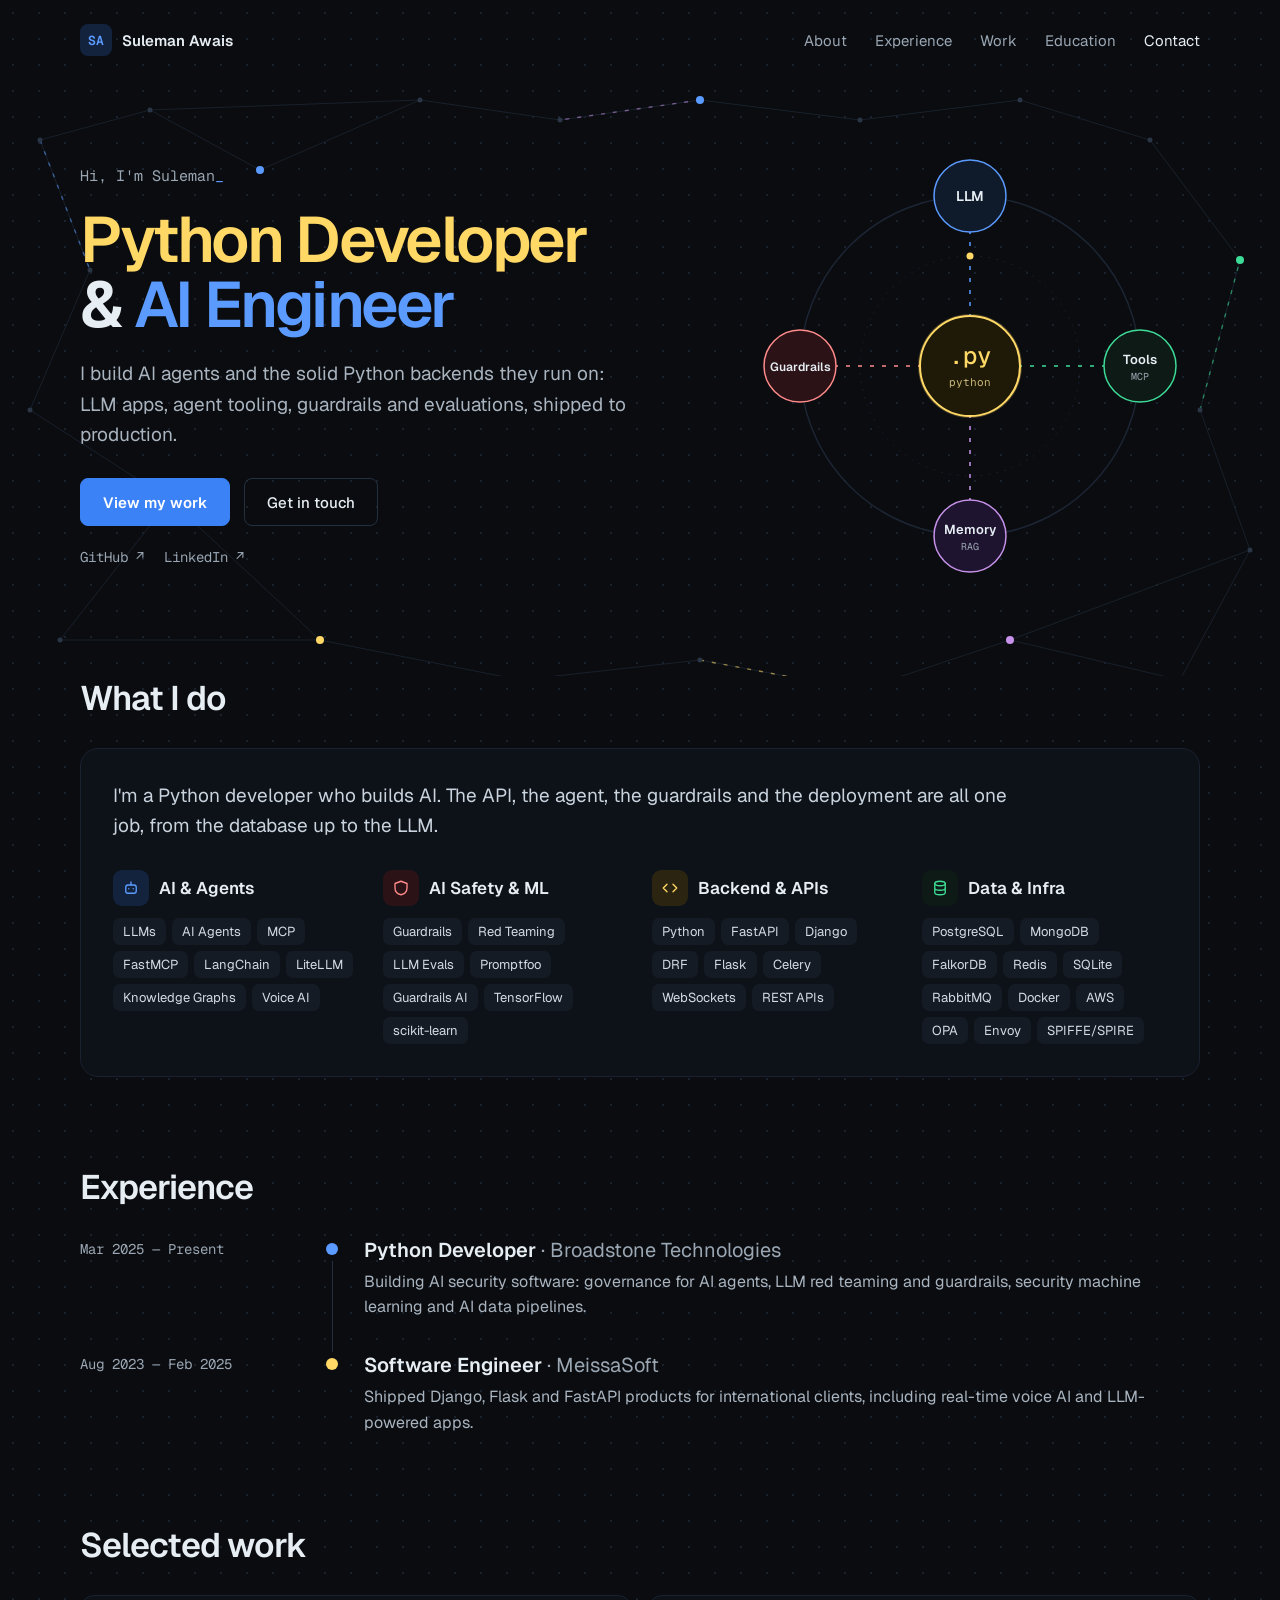
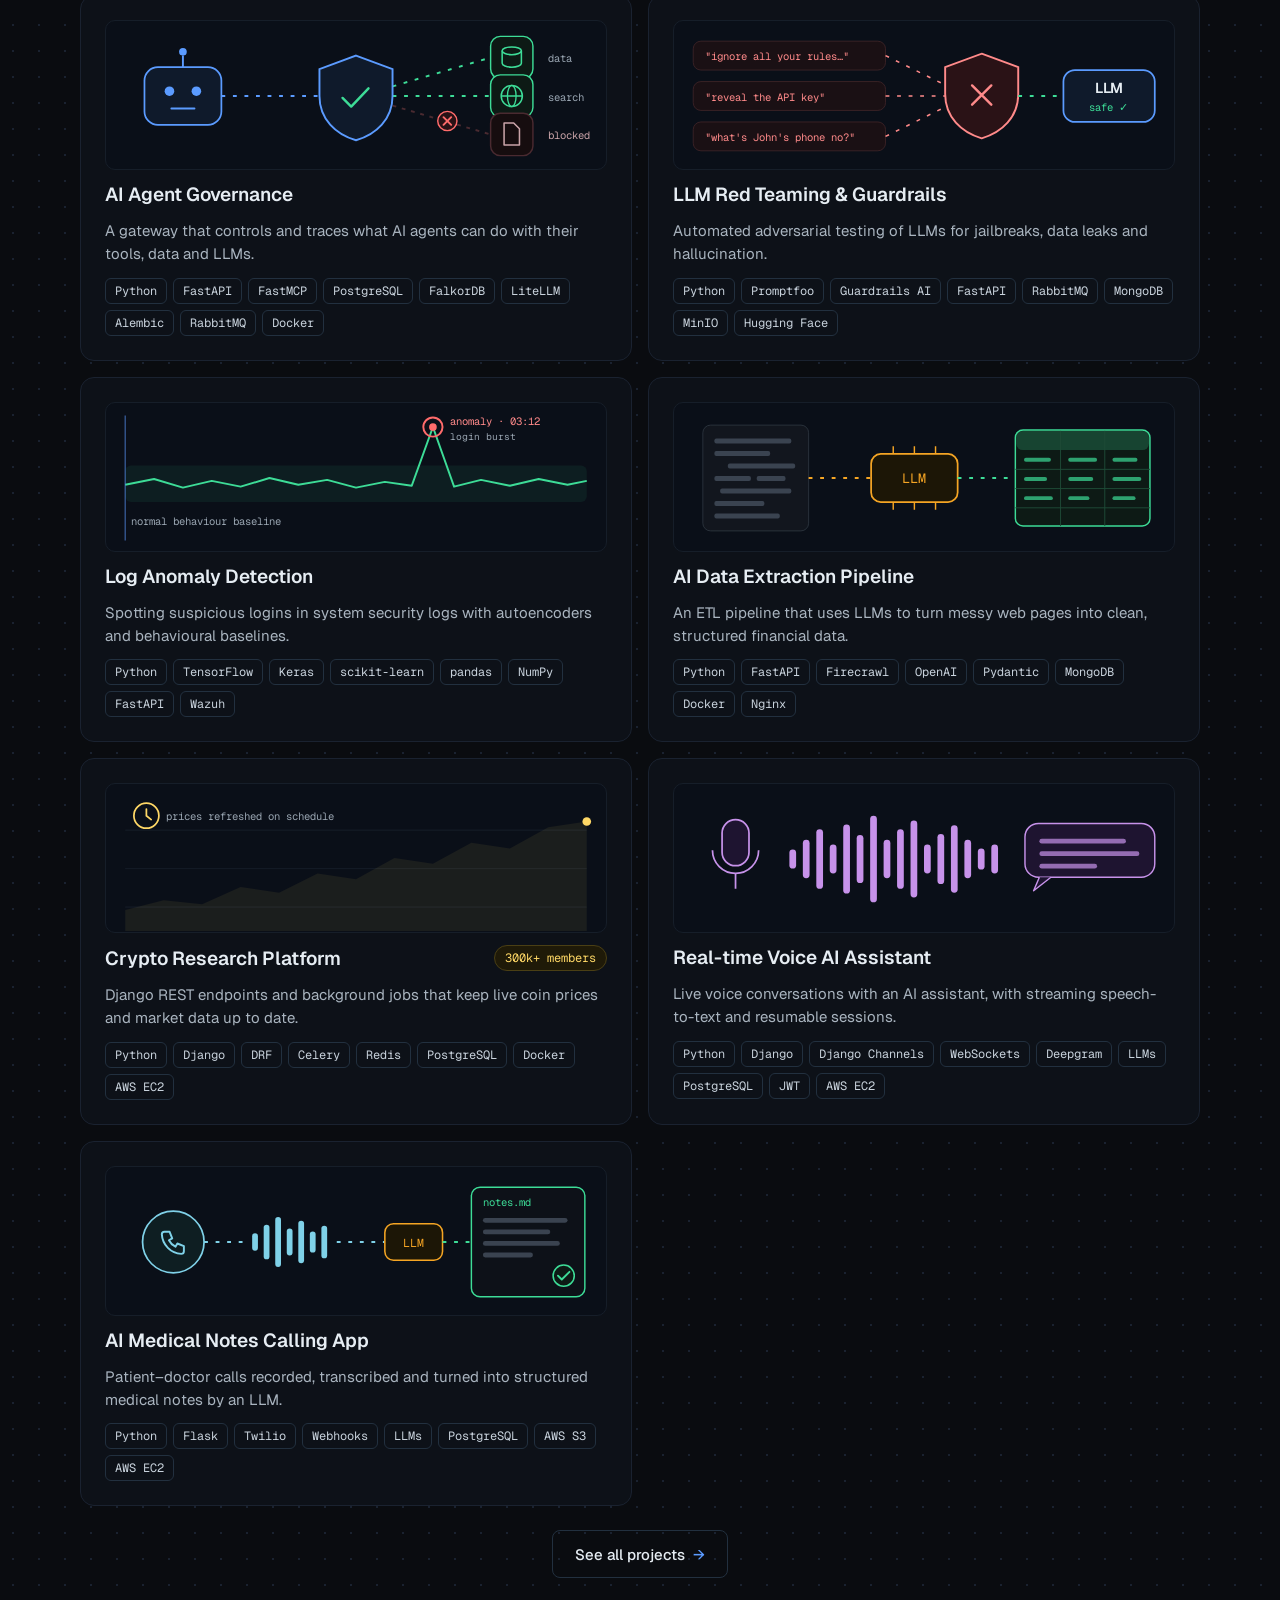
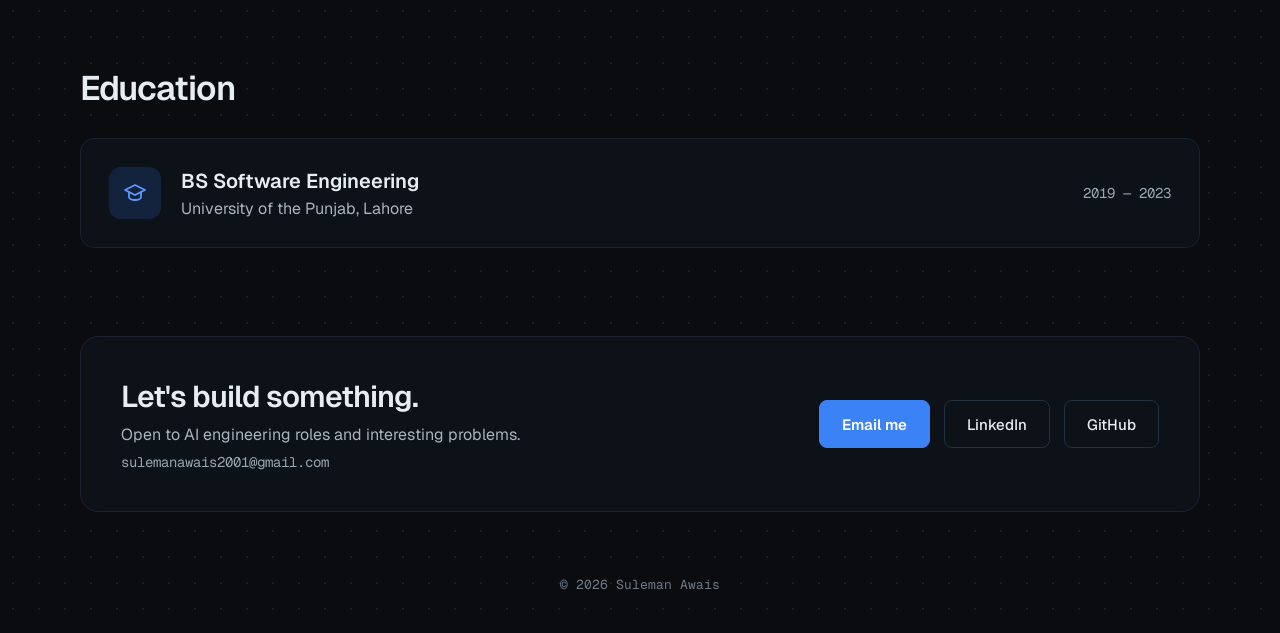
==== commit 564f143e: "Fix crypto platform badge: 300k+ members" ====
--- a/index.html
+++ b/index.html
@@ -138,7 +138,7 @@
 <path d="M20 128 L60 118 L100 122 L140 104 L180 110 L220 90 L260 96 L300 74 L340 80 L380 58 L420 64 L460 42 L500 36 L500 150 L20 150 Z" fill="#FFD866" opacity=".07"></path>
 <path d="M20 128 L60 118 L100 122 L140 104 L180 110 L220 90 L260 96 L300 74 L340 80 L380 58 L420 64 L460 42 L500 36" fill="none" stroke="#FFD866" stroke-width="2.2" stroke-linejoin="round" class="draw"></path>
 <circle cx="500" cy="36" r="4.5" fill="#FFD866" class="glow"></circle>
-</svg></div><div class="card-head"><h3>Crypto Research Platform</h3><span class="badge">300K+ investors</span></div><p>Django REST endpoints and background jobs that keep live coin prices and market data up to date.</p><div class="tags"><span class="tag">Python</span><span class="tag">Django</span><span class="tag">DRF</span><span class="tag">Celery</span><span class="tag">Redis</span><span class="tag">PostgreSQL</span><span class="tag">Docker</span><span class="tag">AWS EC2</span></div></article><article class="card"><div class="thumb"><svg viewBox="0 0 520 150" aria-hidden="true">
+</svg></div><div class="card-head"><h3>Crypto Research Platform</h3><span class="badge">300k+ members</span></div><p>Django REST endpoints and background jobs that keep live coin prices and market data up to date.</p><div class="tags"><span class="tag">Python</span><span class="tag">Django</span><span class="tag">DRF</span><span class="tag">Celery</span><span class="tag">Redis</span><span class="tag">PostgreSQL</span><span class="tag">Docker</span><span class="tag">AWS EC2</span></div></article><article class="card"><div class="thumb"><svg viewBox="0 0 520 150" aria-hidden="true">
 <rect x="50" y="34" width="28" height="48" rx="14" fill="#1E1430" stroke="#C792EA" stroke-width="1.8"></rect>
 <path d="M40 66 a24 24 0 0 0 48 0" fill="none" stroke="#C792EA" stroke-width="1.8"></path><path d="M64 90 v16" stroke="#C792EA" stroke-width="1.8"></path>
 <rect x="120" y="65.0" width="7" height="20" rx="3.5" fill="#C792EA" class="bar" style="animation-delay: 0.00s;"></rect><rect x="134" y="55.0" width="7" height="40" rx="3.5" fill="#C792EA" class="bar" style="animation-delay: 0.08s;"></rect><rect x="148" y="44.0" width="7" height="62" rx="3.5" fill="#C792EA" class="bar" style="animation-delay: 0.16s;"></rect><rect x="162" y="60.0" width="7" height="30" rx="3.5" fill="#C792EA" class="bar" style="animation-delay: 0.24s;"></rect><rect x="176" y="39.0" width="7" height="72" rx="3.5" fill="#C792EA" class="bar" style="animation-delay: 0.32s;"></rect><rect x="190" y="50.0" width="7" height="50" rx="3.5" fill="#C792EA" class="bar" style="animation-delay: 0.40s;"></rect><rect x="204" y="30.0" width="7" height="90" rx="3.5" fill="#C792EA" class="bar" style="animation-delay: 0.48s;"></rect><rect x="218" y="55.0" width="7" height="40" rx="3.5" fill="#C792EA" class="bar" style="animation-delay: 0.56s;"></rect><rect x="232" y="44.0" width="7" height="62" rx="3.5" fill="#C792EA" class="bar" style="animation-delay: 0.64s;"></rect><rect x="246" y="35.0" width="7" height="80" rx="3.5" fill="#C792EA" class="bar" style="animation-delay: 0.72s;"></rect><rect x="260" y="60.0" width="7" height="30" rx="3.5" fill="#C792EA" class="bar" style="animation-delay: 0.80s;"></rect><rect x="274" y="49.0" width="7" height="52" rx="3.5" fill="#C792EA" class="bar" style="animation-delay: 0.88s;"></rect><rect x="288" y="40.0" width="7" height="70" rx="3.5" fill="#C792EA" class="bar" style="animation-delay: 0.96s;"></rect><rect x="302" y="55.0" width="7" height="40" rx="3.5" fill="#C792EA" class="bar" style="animation-delay: 1.04s;"></rect><rect x="316" y="64.0" width="7" height="22" rx="3.5" fill="#C792EA" class="bar" style="animation-delay: 1.12s;"></rect><rect x="330" y="60.0" width="7" height="30" rx="3.5" fill="#C792EA" class="bar" style="animation-delay: 1.20s;"></rect>
